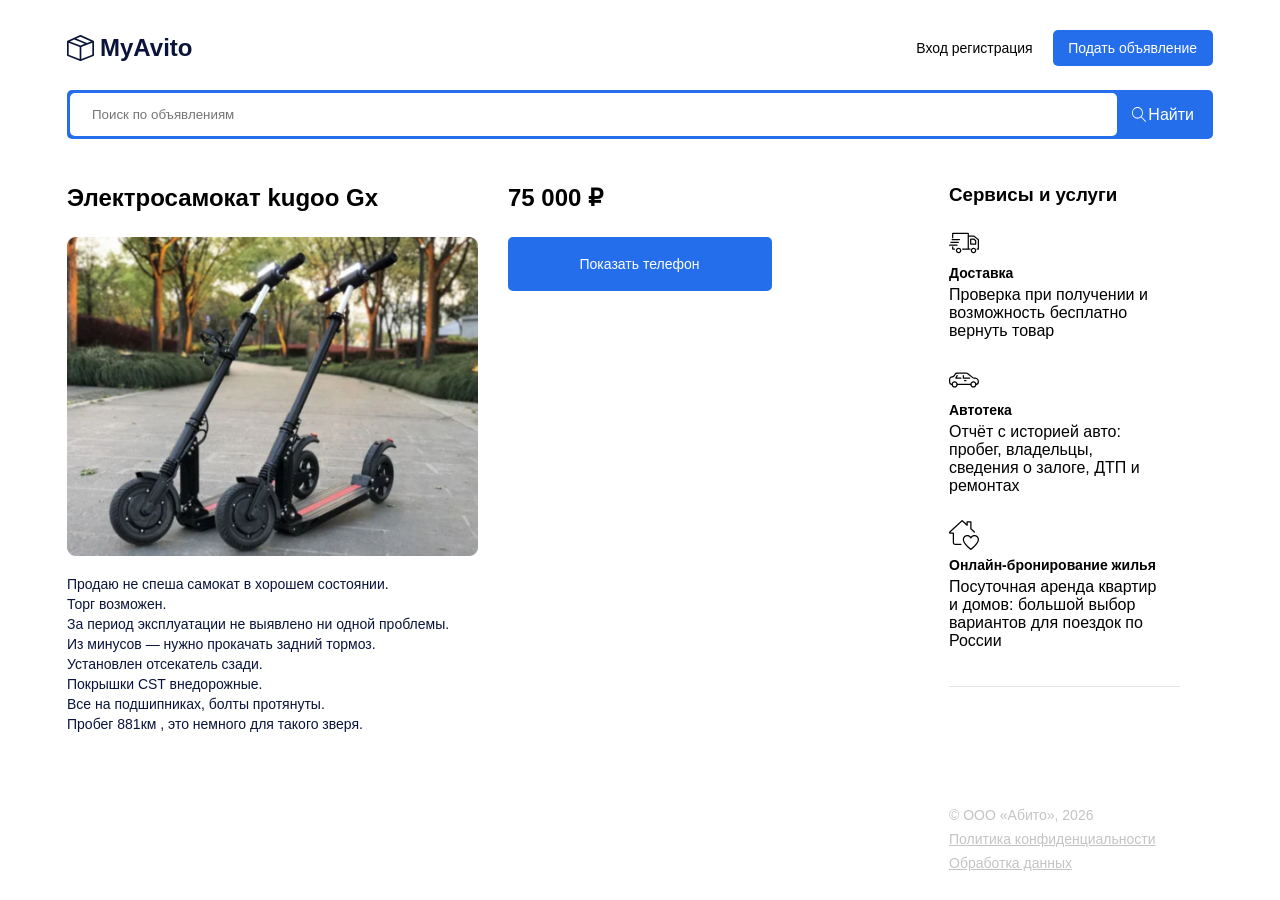
==== product.html @ 0cc5898d "html maket" ====
<!DOCTYPE html>
<html lang="ru">

<head>
    <meta charset="UTF-8">
    <meta name="viewport" content="width=p, initial-scale=1.0">
    <link rel="stylesheet" href="./css/style.css">
    <link rel="stylesheet" href="./css/product.css">
    <title>MyAvito</title>
</head>

<body>
    <header class="header">
        <div class="container">
            <div class="header-box">
                <a href="/" class="header-logo">
                    <img src="./img/logo.svg" alt="logo">
                    <span>MyAvito</span>
                </a>
                <div class="header-control">
                    <button class="btn btn-outline">
                        Вход регистрация
                    </button>
                    <button class="btn btn-primary">
                        Подать объявление
                    </button>
                </div>

                <div class="header-burger">
                    <img src="./img/burger.svg" alt="burger button">
                </div>
            </div>
        </div>
    </header>

    <main>

        <section class="search">
            <div class="container">
                <div class="search-box">
                    <input type="text" placeholder="Поиск по объявлениям">
                    <button class="btn btn-primary search-btn">
                        <img src="./img/search.svg" class="search-btn_item" alt="search">
                        <span class="search-btn_text">Найти</span>
                    </button>
                </div>
            </div>
        </section>

        <section class="content">
            <div class="container">
                <div class="content-box">
                    <div class="content-product">
                        <div class="content-product_info">
                            <h2 class="content-product_title">Электросамокат kugoo Gx</h2>

                            <img class="content-product_img" src="./img/kugoo-img.jpg" alt="kugoo-img">
                            <p class="content-product_text">Продаю не спеша самокат в хорошем состоянии.<br>
                                Торг возможен.<br>
                                За период эксплуатации не выявлено ни одной проблемы.<br>
                                Из минусов — нужно прокачать задний тормоз.<br>
                                Установлен отсекатель сзади.<br>
                                Покрышки CST внедорожные.<br>
                                Все на подшипниках, болты протянуты.<br>
                                Пробег 881км , это немного для такого зверя.</p>
                        </div>
                        <div class="content-product_prise">
                            <h2 class="content-product_title-prise">75 000 ₽</h2>
                            <button class="btn btn-primary btn-product">
                                Показать телефон
                            </button>
                        </div>
                    </div>
                    <div class="content-side">
                        <h3 class="content-side_title">Сервисы и услуги</h3>

                        <div class="content-side_box">
                            <div class="content-side_list">
                                <div class="content-side_list-item">
                                    <img class="content-side_list-item--img" src="./img/side-img_truck.svg"
                                        alt="side-img_truck">
                                    <h5 class="content-side_list-item--title">Доставка</h5>
                                    <p class="content-side_list-item--text">Проверка при получении и возможность
                                        бесплатно вернуть товар</p>
                                </div>
                                <div class="content-side_list-item">
                                    <img class="content-side_list-item--img" src="./img/side-img_sedan.svg"
                                        alt="side-img_sedan">
                                    <h5 class="content-side_list-item--title">Автотека</h5>
                                    <p class="content-side_list-item--text">Отчёт с историей авто: пробег, владельцы,
                                        сведения о залоге, ДТП и ремонтах</p>
                                </div>
                                <div class="content-side_list-item">
                                    <img class="content-side_list-item--img" src="./img/side-img_love.svg"
                                        alt="side-img_build">
                                    <h5 class="content-side_list-item--title">Онлайн-бронирование жилья</h5>
                                    <p class="content-side_list-item--text">Посуточная аренда квартир и домов: большой
                                        выбор вариантов для поездок по России</p>
                                </div>

                            </div>

                            <div class="content-side_footer">
                                <p class="content-side_footer-item">© ООО «Абито», 2026</p>
                                <a class="content-side_footer-item">Политика конфиденциальности</a>
                                <a class="content-side_footer-item">Обработка данных</a>
                            </div>
                        </div>
                    </div>
                </div>
            </div>
        </section>
    </main>

    <!-- <footer class="footer">footer</footer> -->
</body>

</html>
---- css/style.css ----
* {
  box-sizing: border-box;
}

a {
  text-decoration: none;
}

body {
  margin: 0;
  font-family: sans-serif;
}

.container {
  width: 100%;
  max-width: 1170px;
  padding: 0 12px;
  margin: 0 auto;
}

.header {
  padding-top: 30px;
  padding-bottom: 24px;
}

.header-box {
  display: flex;
  justify-content: space-between;
}

.header-logo {
  display: flex;
  justify-content: flex-start;
  align-items: center;
  gap: 6px;
}

.header-logo span {
  line-height: 28px;
  font-size: 24px;
  font-weight: 700;
  color: rgba(10, 20, 58, 1);
  
}

.btn {
  font-size: 14px;
  font-weight: 400;
  line-height: 16px;
  padding: 10px 16px 10px 15px;
  border-radius: 5px;
  border: none;
  cursor: pointer;
}

.btn-outline {
  background-color: transparent;
  /* padding: 0; */
  align-items: start;
}
.btn-primary {
  background-color: rgb(37, 110, 235);
  color: white;
}

.header-burger {
  width: 30px;
  height: 19px;
  display: none;
}

.search {
  margin-bottom: 45px;
}

.search-box {
  width: 100%;
  border-radius: 5px;
  background-color: rgb(37, 110, 235);
  padding: 3px;
  display: flex;
  align-items: center;
  justify-content: flex-start;
}

.search-box input {
  flex-grow: 1;
  padding: 14px 22px;
  border-radius: 5px;
  outline: none;
  border: none;
  min-width: 0;
}

.search-btn {
  display: flex;
  align-items: center;
}

.search-btn .search-btn_text {
  margin-left: 2px;
  font-size: 16px;
  line-height: 19px;
}

.search-btn .search-btn_icon {
  width: 15px;
  height: 15px;
}

.content-box {
  display: flex;
  justify-content: space-between;
  align-items: flex-start;
  gap: 30px;
}

.content-main {
  flex-grow: 1;
}

.content-side {
  min-width: 231px;
  margin-right: 33px;
}

.h2 {
  font-size: 24px;
  line-height: 28;
}

.content-main_title {
  margin-top: 0;
  margin-bottom: 25px;
}

.content-main_list {
  display: flex;
  justify-content: space-between;
  flex-wrap: wrap;
  row-gap: 30px;
}

.content-main_list-item {
  width: calc((100% - 60px) / 3);
  display: flex;
  flex-direction: column;
  align-items: flex-start;
  border-radius: 10px;
  overflow: hidden;
  text-decoration: none;
}

.content-main_list-item--img {
  width: 100%;
  display: flex;
}
.content-main_list-item--img img {
  width: 100%;
}

h5 {
  font-size: 16px;
  line-height: 19px;
}

.content-main_list-item--title {
  margin-top: 15px;
  margin-bottom: 5px;
  color: rgba(10, 20, 58, 1);
}

.content-main_list-item:hover .content-main_list-item--title {
  color: rgb(37, 110, 235);
}

.content-main_list-item--prise {
  font-size: 16px;
  line-height: 19px;
  margin-bottom: 10px;
  color: rgba(10, 20, 58, 1);
}

.content-main_list-item--desc-box {
  display: flex;
  flex-direction: column;
  row-gap: 4px;
}

.content-main_list-item--desc {
  font-size: 14px;
  line-height: 16px;
  color: rgba(196, 196, 196, 1);
}

/* aside */

h3 {
  width: 18px;
  line-height: 21px;
}

.content-side_title {
  margin-top: 0;
  margin-bottom: 23px;
  width: 100%;
}

.content-side_list {
  display: flex;
  flex-direction: column;
  justify-content: space-between;
  height: 100%;
  gap: 25px;
  border-bottom: 1px solid rgb(229, 229, 229);
  padding-bottom: 36px;
  margin-bottom: 120px;
}

.content-side_list-item {
  display: flex;
  flex-direction: column;
  align-items: flex-start;
  width: 217px;
}

.content-side_list-item--title {
  margin-top: 7px;
  margin-bottom: 5px;
}

h5 {
  font-size: 14px;
  line-height: 16px;
}

.content-side_list-item--text {
  margin: 0;
}

.content-side_list-item--text p {
  font-size: 14px;
  line-height: 16px;
}

.content-side_footer {
  display: flex;
  flex-direction: column;
  gap: 8px;
}

.content-side_footer p {
  font-size: 14px;
  line-height: 16px;
}

.content-side_footer a {
  font-size: 14px;
  line-height: 16px;
  text-decoration: underline;
}

.content-side_footer-item {
  color: rgb(196, 196, 196);
  margin: 0;
}

@media (max-width: 1200px) {
  .container {
    min-width: 930px;
  }

  .content-main_list-item {
    width: calc((100% - 30px) / 2);
  }
}

@media (max-width: 991px) {
  .container {
    min-width: 730px;
  }

  .content-box {
    flex-direction: column;
  }

  .content-main {
    width: 100%;
  }

  .content-side {
    width: 100%;
    min-width: none;
  }
}

@media (max-width: 768px) {
  .container {
    min-width: 100%;
  }

  .header-burger {
    display: block;
  }

  .header-control {
    display: none;
  }

  .search-btn .search-btn_text {
    display: none;
  }
}

@media (max-width: 480px) {
  .content-main_list-item {
    width: 100%;
  }
}
---- css/product.css ----
.content-product {
    display: flex;
    flex-grow: 1;
    gap: 30px;
}

.content-product_info {
    flex-basis: 50%;
}
.content-product_prise {
    flex-basis: 50%;
    display: flex;
    flex-direction: column;
}

/* .h2 {
  font-size: 24px;
  line-height: 28;
} */

.content-product_title, .content-product_title-prise {
  margin-top: 0;
  margin-bottom: 25px;
}

.btn-product {
    width: 264px;
    height: 54px;
}

.content-product_img {
    width: 100%;
}

.content-product_text {
    font-size: 14px;
    line-height: 20px;
color: rgba(10, 20, 58, 1);
}


@media (max-width: 991px) {
.content-product {
    flex-direction: column;
    width: 100%;
}

.content-product_info {
    flex-basis: 100%;
    width: 100%;
}
.content-product_prise {
    flex-basis: 100%;
    right: 100%;
}
}
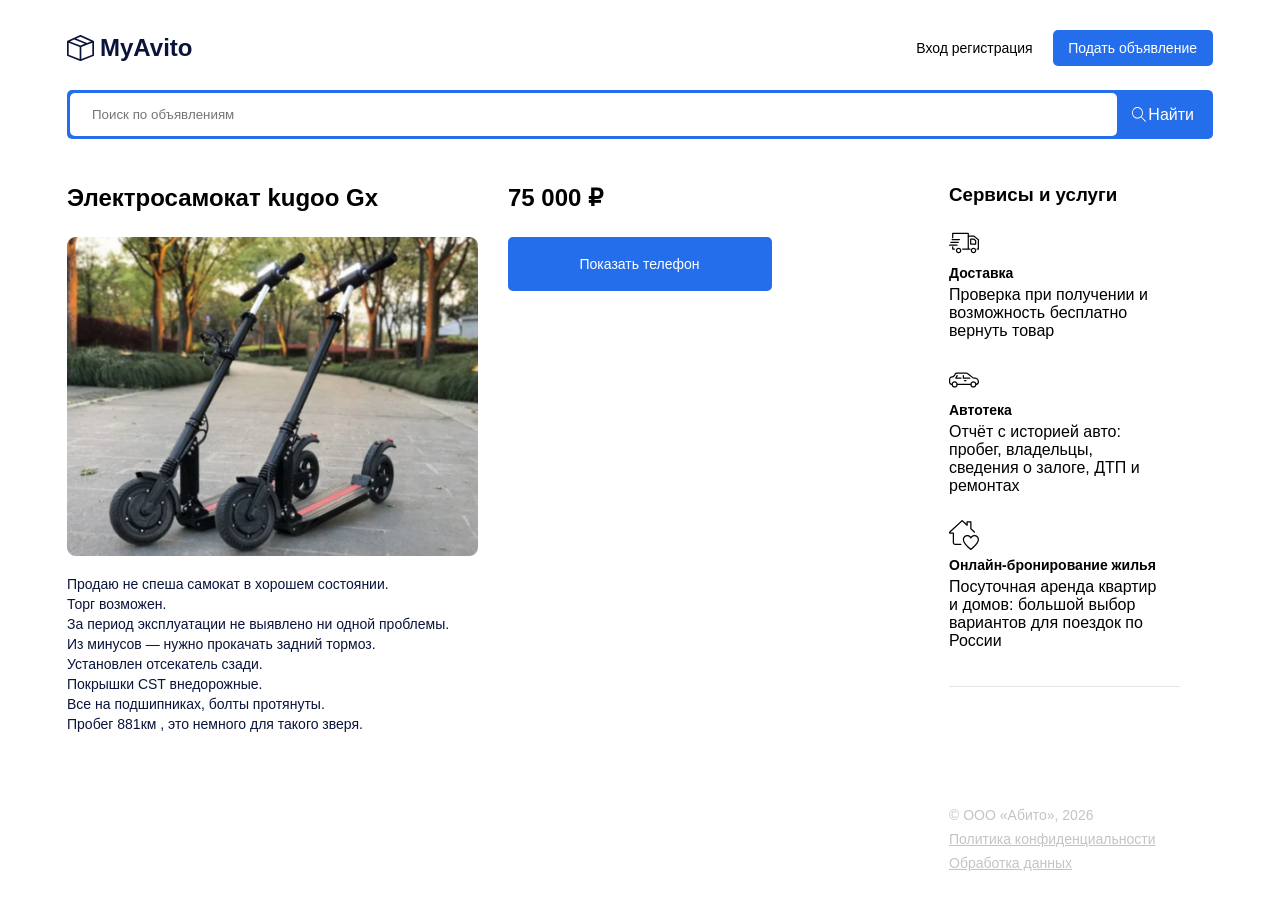
==== commit 896b8495: "update" ====
--- a/product.html
+++ b/product.html
@@ -13,7 +13,7 @@
     <header class="header">
         <div class="container">
             <div class="header-box">
-                <a href="/" class="header-logo">
+                <a href="MyAvito" class="header-logo">
                     <img src="./img/logo.svg" alt="logo">
                     <span>MyAvito</span>
                 </a>
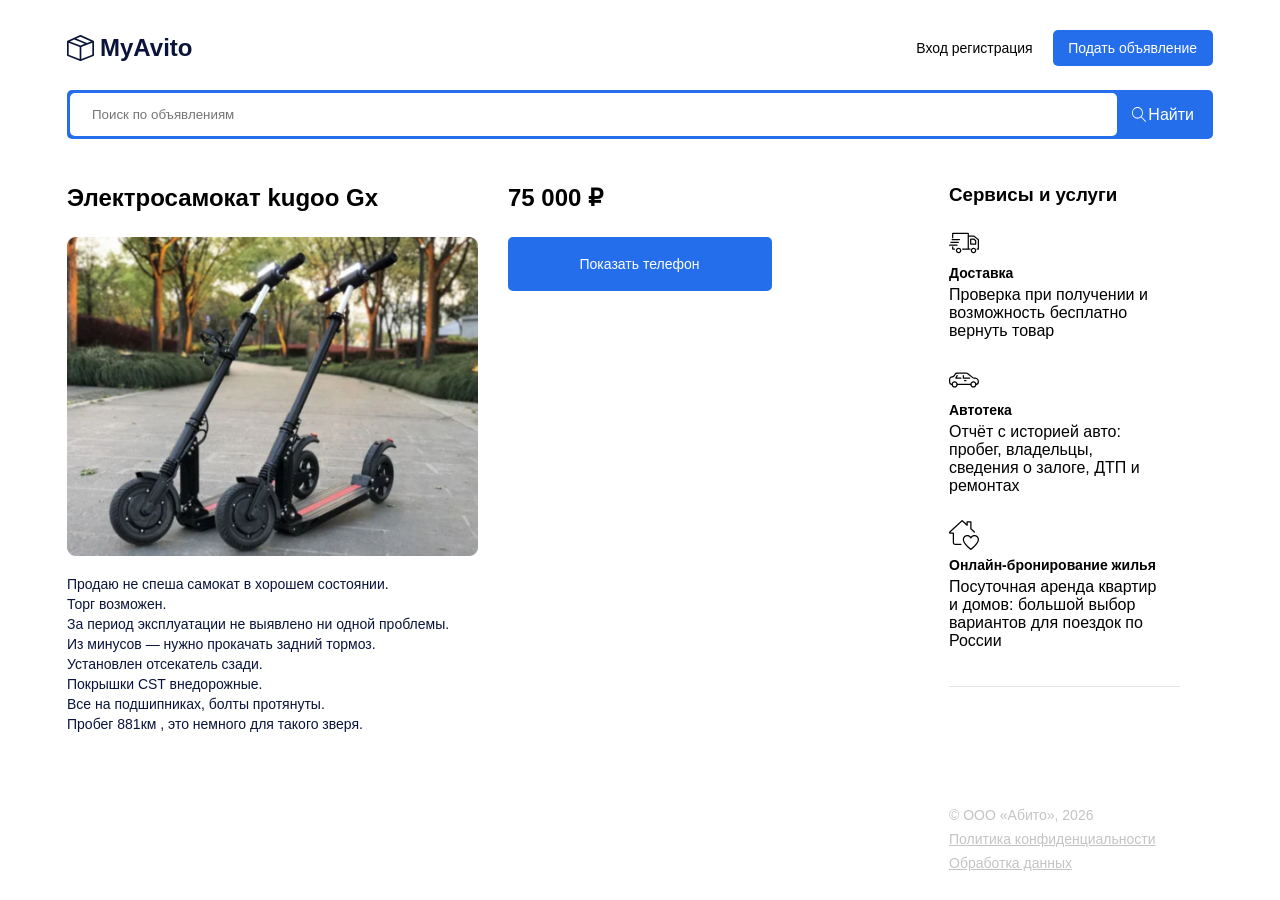
==== commit d7e32f79: "Update product.html" ====
--- a/product.html
+++ b/product.html
@@ -13,7 +13,7 @@
     <header class="header">
         <div class="container">
             <div class="header-box">
-                <a href="MyAvito" class="header-logo">
+                <a href="/MyAvito" class="header-logo">
                     <img src="./img/logo.svg" alt="logo">
                     <span>MyAvito</span>
                 </a>
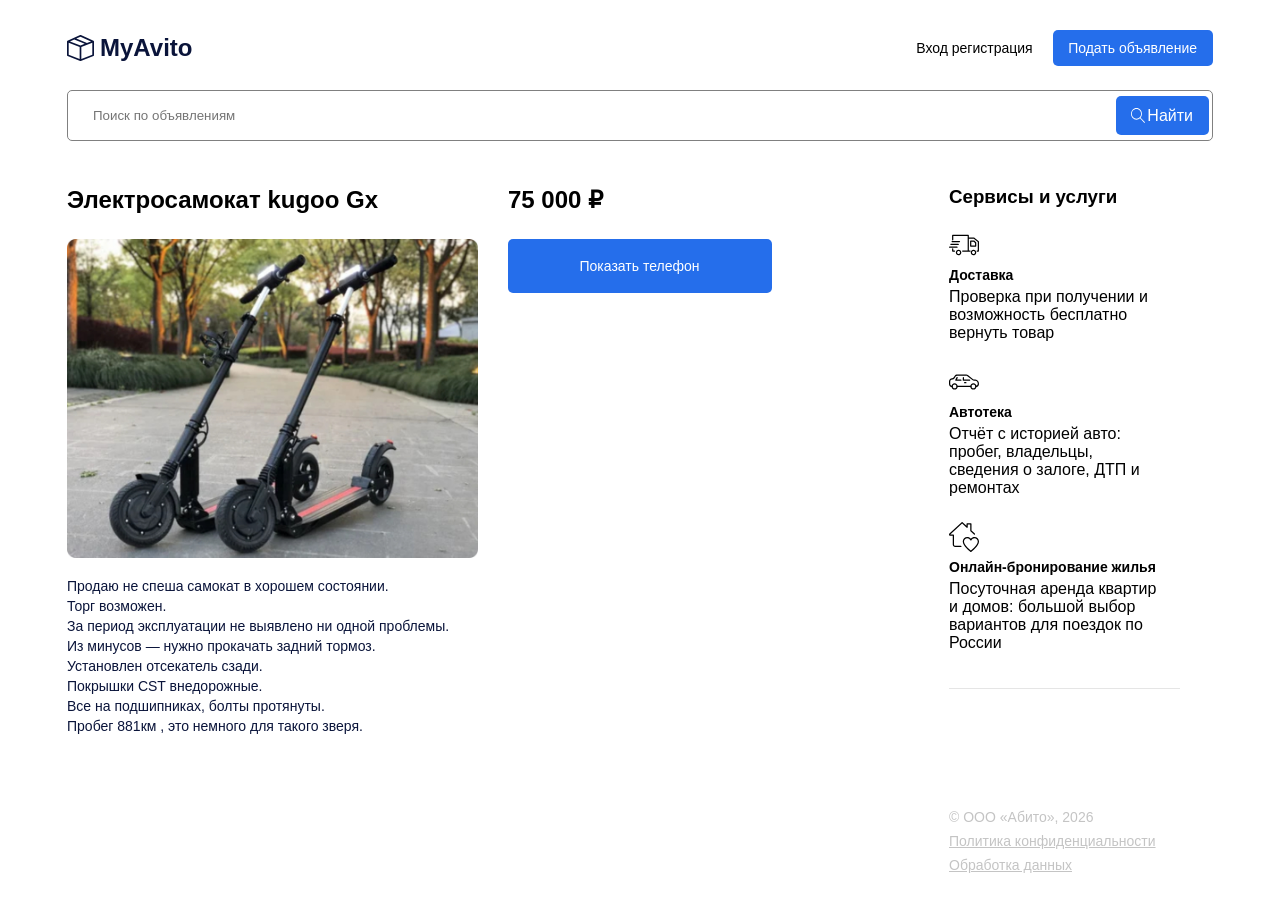
==== commit 2cf91328: "update css" ====
--- a/product.html
+++ b/product.html
@@ -5,7 +5,6 @@
     <meta charset="UTF-8">
     <meta name="viewport" content="width=p, initial-scale=1.0">
     <link rel="stylesheet" href="./css/style.css">
-    <link rel="stylesheet" href="./css/product.css">
     <title>MyAvito</title>
 </head>
 
--- a/css/style.css
+++ b/css/style.css
@@ -76,7 +76,8 @@
 .search-box {
   width: 100%;
   border-radius: 5px;
-  background-color: rgb(37, 110, 235);
+  border: 1px solid grey;
+  /* background-color: rgb(37, 110, 235); */
   padding: 3px;
   display: flex;
   align-items: center;
@@ -86,7 +87,7 @@
 .search-box input {
   flex-grow: 1;
   padding: 14px 22px;
-  border-radius: 5px;
+  border-radius: 5px 0px 0 5px;
   outline: none;
   border: none;
   min-width: 0;
@@ -265,6 +266,82 @@
   margin: 0;
 }
 
+.search-clear {
+    background-color: white;
+    border: none;
+    cursor: pointer;
+    /* margin-right: 40px; */
+    padding: 8px;
+    display: flex;
+    align-items: center;
+    justify-content: center;
+    border-radius: 0;
+    opacity: 0.5;
+}
+
+.search-clear:hover {
+    opacity: 1;
+}
+
+/* product.html style */
+
+.content-product {
+    display: flex;
+    flex-grow: 1;
+    gap: 30px;
+}
+
+.content-product_info {
+    flex-basis: 50%;
+}
+.content-product_prise {
+    flex-basis: 50%;
+    display: flex;
+    flex-direction: column;
+}
+
+/* .h2 {
+  font-size: 24px;
+  line-height: 28;
+} */
+
+.content-product_title, .content-product_title-prise {
+  margin-top: 0;
+  margin-bottom: 25px;
+}
+
+.btn-product {
+    width: 264px;
+    height: 54px;
+}
+
+.content-product_img {
+    width: 100%;
+}
+
+.content-product_text {
+    font-size: 14px;
+    line-height: 20px;
+color: rgba(10, 20, 58, 1);
+}
+
+
+@media (max-width: 991px) {
+.content-product {
+    flex-direction: column;
+    width: 100%;
+}
+
+.content-product_info {
+    flex-basis: 100%;
+    width: 100%;
+}
+.content-product_prise {
+    flex-basis: 100%;
+    right: 100%;
+}
+}
+
 @media (max-width: 1200px) {
   .container {
     min-width: 930px;
